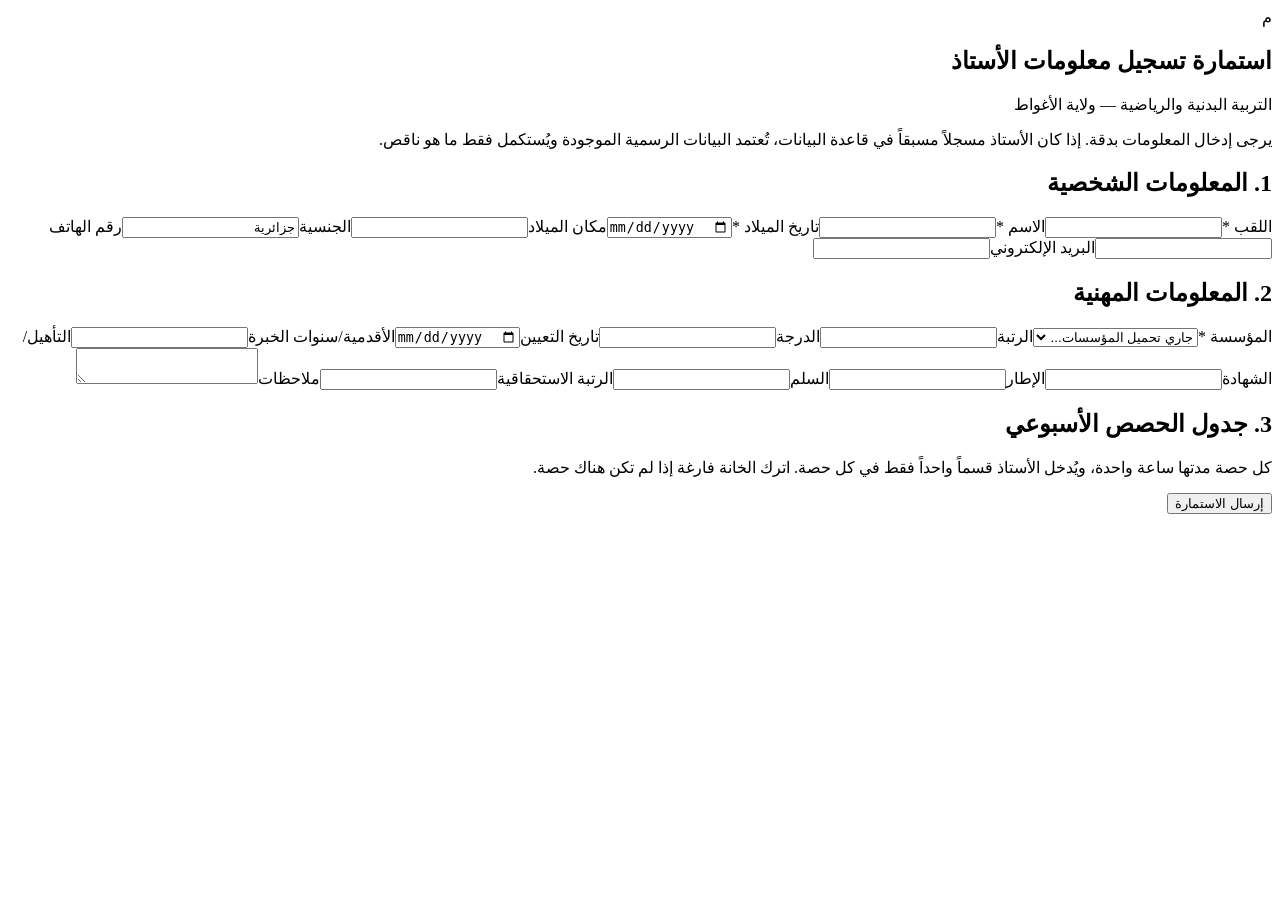
==== teacher-registration.html @ 4e3d1844 "Add public teacher registration form" ====
<!doctype html><html lang="ar" dir="rtl"><head><meta charset="utf-8"><meta name="viewport" content="width=device-width,initial-scale=1"><meta name="theme-color" content="#0f172a"><title>تسجيل معلومات الأستاذ</title><link rel="stylesheet" href="teacher-registration.css?v=1"></head><body><main class="wrap"><section class="card hero"><div class="brand">م</div><h1>استمارة تسجيل معلومات الأستاذ</h1><p>التربية البدنية والرياضية — ولاية الأغواط</p><div class="notice">يرجى إدخال المعلومات بدقة. إذا كان الأستاذ مسجلاً مسبقاً في قاعدة البيانات، تُعتمد البيانات الرسمية الموجودة ويُستكمل فقط ما هو ناقص.</div></section><form id="registrationForm" class="card"><h2>1. المعلومات الشخصية</h2><div class="grid"><label>اللقب *<input id="last_name" name="last_name" required autocomplete="family-name"></label><label>الاسم *<input id="first_name" name="first_name" required autocomplete="given-name"></label><label>تاريخ الميلاد *<input id="birth_date" name="birth_date" type="date" required></label><label>مكان الميلاد<input name="birth_place"></label><label>الجنسية<input name="nationality" value="جزائرية"></label><label>رقم الهاتف<input name="phone" type="tel" inputmode="tel"></label><label>البريد الإلكتروني<input name="email" type="email"></label></div><h2>2. المعلومات المهنية</h2><div class="grid"><label>المؤسسة *<select id="institution_id" name="institution_id" required><option value="">جاري تحميل المؤسسات...</option></select></label><label>الرتبة<input name="rank"></label><label>الدرجة<input name="grade"></label><label>تاريخ التعيين<input name="appointment_date" type="date"></label><label>الأقدمية/سنوات الخبرة<input name="experience_years" type="number" min="0" step="0.1"></label><label>التأهيل/الشهادة<input name="qualification"></label><label>الإطار<input name="framework"></label><label>السلم<input name="scale"></label><label>الرتبة الاستحقاقية<input name="grade_seniority"></label><label class="full">ملاحظات<textarea name="notes"></textarea></label></div><h2>3. جدول الحصص الأسبوعي</h2><p class="help">كل حصة مدتها ساعة واحدة، ويُدخل الأستاذ قسماً واحداً فقط في كل حصة. اترك الخانة فارغة إذا لم تكن هناك حصة.</p><div id="schedule"></div><button class="primary" id="submitBtn" type="submit">إرسال الاستمارة</button><div id="status" role="status"></div></form></main><script src="teacher-registration.js?v=1"></script></body></html>
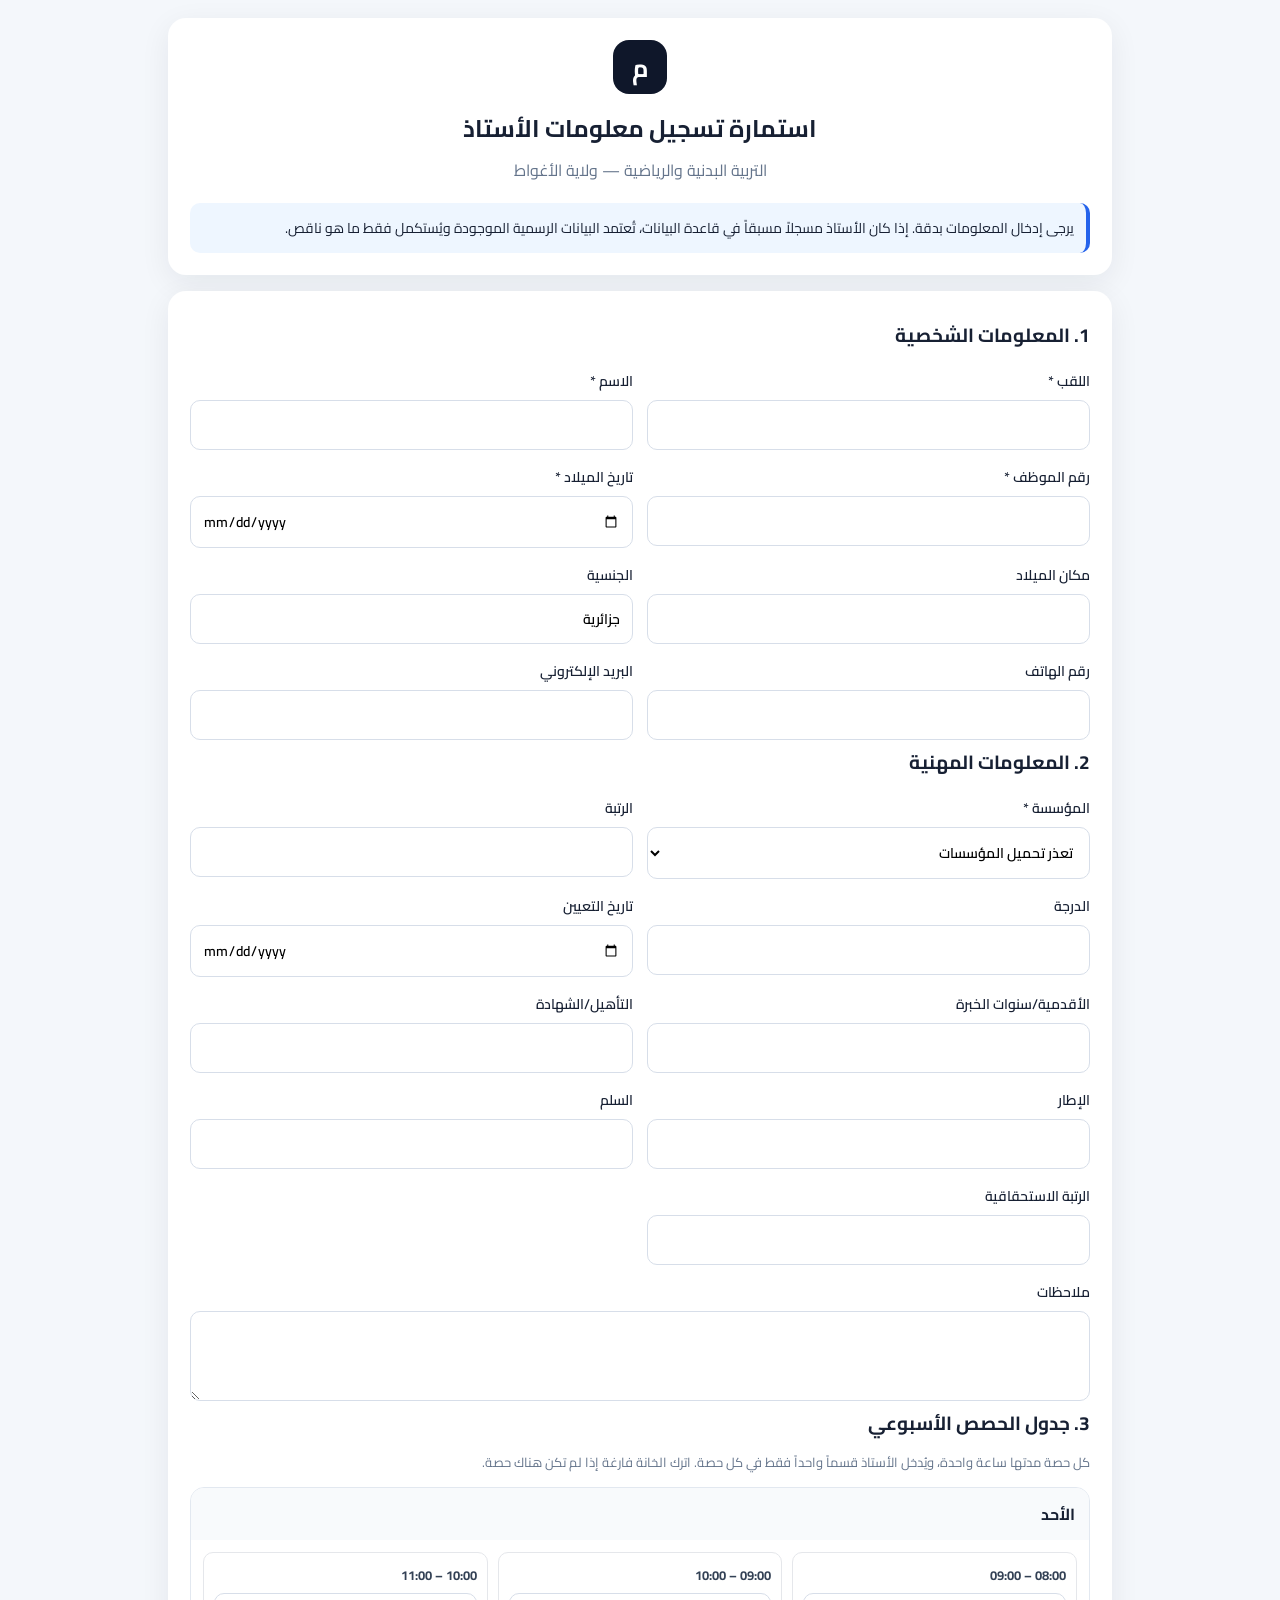
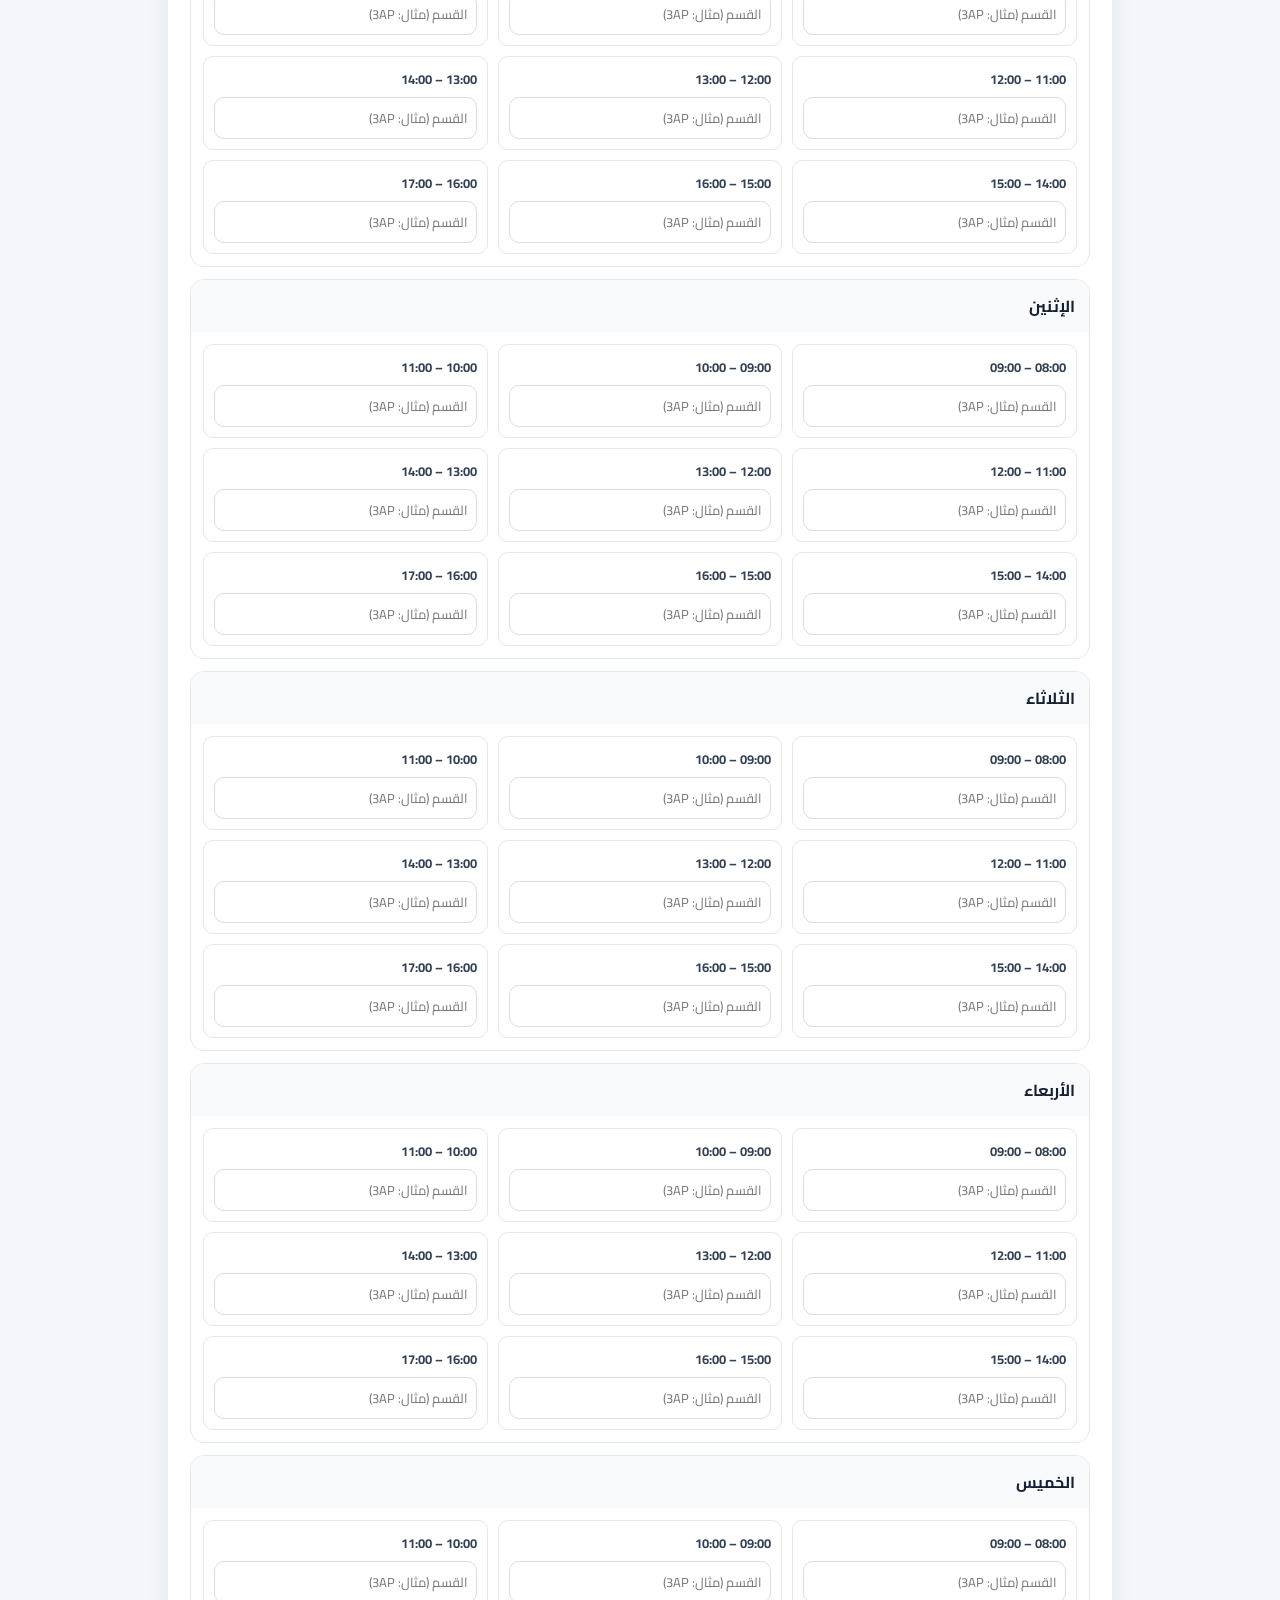
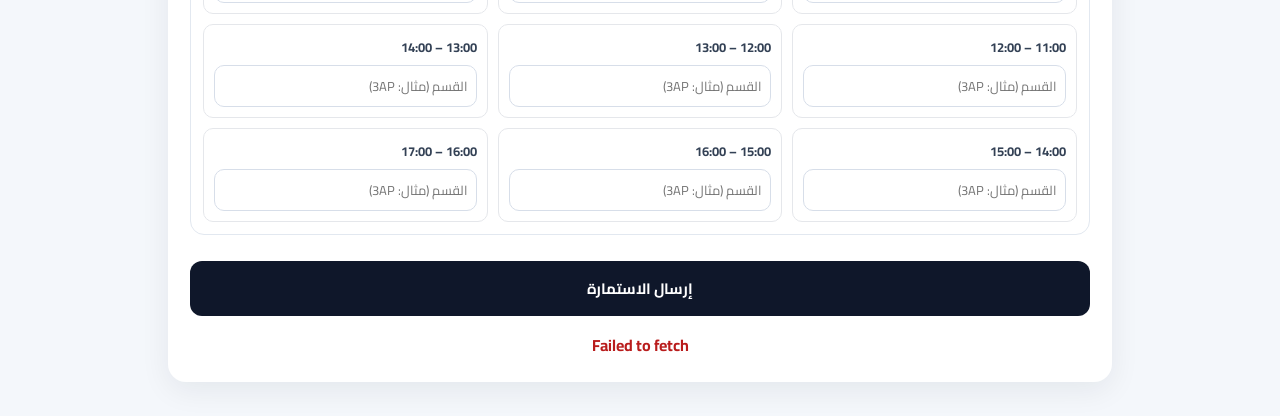
==== commit 817fab75: "Add employee number to teacher registration identity" ====
--- a/teacher-registration.html
+++ b/teacher-registration.html
@@ -1 +1 @@
-<!doctype html><html lang="ar" dir="rtl"><head><meta charset="utf-8"><meta name="viewport" content="width=device-width,initial-scale=1"><meta name="theme-color" content="#0f172a"><title>تسجيل معلومات الأستاذ</title><link rel="stylesheet" href="teacher-registration.css?v=1"></head><body><main class="wrap"><section class="card hero"><div class="brand">م</div><h1>استمارة تسجيل معلومات الأستاذ</h1><p>التربية البدنية والرياضية — ولاية الأغواط</p><div class="notice">يرجى إدخال المعلومات بدقة. إذا كان الأستاذ مسجلاً مسبقاً في قاعدة البيانات، تُعتمد البيانات الرسمية الموجودة ويُستكمل فقط ما هو ناقص.</div></section><form id="registrationForm" class="card"><h2>1. المعلومات الشخصية</h2><div class="grid"><label>اللقب *<input id="last_name" name="last_name" required autocomplete="family-name"></label><label>الاسم *<input id="first_name" name="first_name" required autocomplete="given-name"></label><label>تاريخ الميلاد *<input id="birth_date" name="birth_date" type="date" required></label><label>مكان الميلاد<input name="birth_place"></label><label>الجنسية<input name="nationality" value="جزائرية"></label><label>رقم الهاتف<input name="phone" type="tel" inputmode="tel"></label><label>البريد الإلكتروني<input name="email" type="email"></label></div><h2>2. المعلومات المهنية</h2><div class="grid"><label>المؤسسة *<select id="institution_id" name="institution_id" required><option value="">جاري تحميل المؤسسات...</option></select></label><label>الرتبة<input name="rank"></label><label>الدرجة<input name="grade"></label><label>تاريخ التعيين<input name="appointment_date" type="date"></label><label>الأقدمية/سنوات الخبرة<input name="experience_years" type="number" min="0" step="0.1"></label><label>التأهيل/الشهادة<input name="qualification"></label><label>الإطار<input name="framework"></label><label>السلم<input name="scale"></label><label>الرتبة الاستحقاقية<input name="grade_seniority"></label><label class="full">ملاحظات<textarea name="notes"></textarea></label></div><h2>3. جدول الحصص الأسبوعي</h2><p class="help">كل حصة مدتها ساعة واحدة، ويُدخل الأستاذ قسماً واحداً فقط في كل حصة. اترك الخانة فارغة إذا لم تكن هناك حصة.</p><div id="schedule"></div><button class="primary" id="submitBtn" type="submit">إرسال الاستمارة</button><div id="status" role="status"></div></form></main><script src="teacher-registration.js?v=1"></script></body></html>+<!doctype html><html lang="ar" dir="rtl"><head><meta charset="utf-8"><meta name="viewport" content="width=device-width,initial-scale=1"><meta name="theme-color" content="#0f172a"><title>تسجيل معلومات الأستاذ</title><link rel="stylesheet" href="teacher-registration.css?v=1"></head><body><main class="wrap"><section class="card hero"><div class="brand">م</div><h1>استمارة تسجيل معلومات الأستاذ</h1><p>التربية البدنية والرياضية — ولاية الأغواط</p><div class="notice">يرجى إدخال المعلومات بدقة. إذا كان الأستاذ مسجلاً مسبقاً في قاعدة البيانات، تُعتمد البيانات الرسمية الموجودة ويُستكمل فقط ما هو ناقص.</div></section><form id="registrationForm" class="card"><h2>1. المعلومات الشخصية</h2><div class="grid"><label>اللقب *<input id="last_name" name="last_name" required autocomplete="family-name"></label><label>الاسم *<input id="first_name" name="first_name" required autocomplete="given-name"></label><label>رقم الموظف *<input id="employee_number" name="employee_number" required inputmode="numeric" autocomplete="off"></label><label>تاريخ الميلاد *<input id="birth_date" name="birth_date" type="date" required></label><label>مكان الميلاد<input name="birth_place"></label><label>الجنسية<input name="nationality" value="جزائرية"></label><label>رقم الهاتف<input name="phone" type="tel" inputmode="tel"></label><label>البريد الإلكتروني<input name="email" type="email"></label></div><h2>2. المعلومات المهنية</h2><div class="grid"><label>المؤسسة *<select id="institution_id" name="institution_id" required><option value="">جاري تحميل المؤسسات...</option></select></label><label>الرتبة<input name="rank"></label><label>الدرجة<input name="grade"></label><label>تاريخ التعيين<input name="appointment_date" type="date"></label><label>الأقدمية/سنوات الخبرة<input name="experience_years" type="number" min="0" step="0.1"></label><label>التأهيل/الشهادة<input name="qualification"></label><label>الإطار<input name="framework"></label><label>السلم<input name="scale"></label><label>الرتبة الاستحقاقية<input name="grade_seniority"></label><label class="full">ملاحظات<textarea name="notes"></textarea></label></div><h2>3. جدول الحصص الأسبوعي</h2><p class="help">كل حصة مدتها ساعة واحدة، ويُدخل الأستاذ قسماً واحداً فقط في كل حصة. اترك الخانة فارغة إذا لم تكن هناك حصة.</p><div id="schedule"></div><button class="primary" id="submitBtn" type="submit">إرسال الاستمارة</button><div id="status" role="status"></div></form></main><script src="teacher-registration.js?v=2"></script></body></html>
--- a/teacher-registration.css
+++ b/teacher-registration.css
@@ -0,0 +1 @@
+@import url('https://fonts.googleapis.com/css2?family=Cairo:wght@400;600;700&display=swap');*{box-sizing:border-box}body{margin:0;background:#f4f7fb;color:#172033;font-family:Cairo,Arial,sans-serif}.wrap{max-width:980px;margin:0 auto;padding:18px}.card{background:#fff;border-radius:18px;padding:22px;margin-bottom:16px;box-shadow:0 8px 30px rgba(15,23,42,.07)}.hero{text-align:center}.brand{width:54px;height:54px;margin:auto;border-radius:16px;background:#0f172a;color:#fff;display:grid;place-items:center;font-size:25px;font-weight:700}.hero h1{margin:12px 0 4px}.hero p{margin:0;color:#64748b}.notice{margin-top:18px;background:#eef6ff;border-right:4px solid #2563eb;padding:12px;text-align:right;border-radius:10px;font-size:14px}.grid{display:grid;grid-template-columns:repeat(2,minmax(0,1fr));gap:14px}label{display:flex;flex-direction:column;gap:6px;font-weight:600;font-size:14px}label.full{grid-column:1/-1}input,select,textarea{width:100%;border:1px solid #d7dee9;border-radius:10px;padding:11px 12px;font:inherit;background:#fff;outline:none}input:focus,select:focus,textarea:focus{border-color:#2563eb;box-shadow:0 0 0 3px rgba(37,99,235,.1)}textarea{min-height:90px;resize:vertical}h2{font-size:19px;margin:4px 0 15px}.help{font-size:13px;color:#64748b;margin-top:-6px}.day{border:1px solid #e2e8f0;border-radius:14px;margin:12px 0;overflow:hidden}.day h3{margin:0;padding:11px 14px;background:#f8fafc;font-size:16px}.slots{display:grid;grid-template-columns:repeat(3,minmax(0,1fr));gap:10px;padding:12px}.slot{border:1px solid #e5e7eb;border-radius:10px;padding:10px;background:#fff}.slot .time{font-size:13px;font-weight:700;color:#334155;margin-bottom:6px}.slot input{padding:8px;font-size:13px}.primary{width:100%;border:0;border-radius:12px;background:#0f172a;color:#fff;padding:13px;font:700 15px Cairo,sans-serif;cursor:pointer;margin-top:14px}.primary:disabled{opacity:.6;cursor:wait}#status{margin-top:14px;text-align:center;font-weight:700}.ok{color:#15803d}.err{color:#b91c1c}.result{background:#ecfdf5;border:1px solid #bbf7d0;border-radius:12px;padding:16px;text-align:center}.result strong{font-size:22px;display:block;margin-top:6px}@media(max-width:700px){.wrap{padding:10px}.card{padding:16px;border-radius:14px}.grid{grid-template-columns:1fr}.slots{grid-template-columns:1fr 1fr}.hero h1{font-size:22px}}@media(max-width:420px){.slots{grid-template-columns:1fr}}
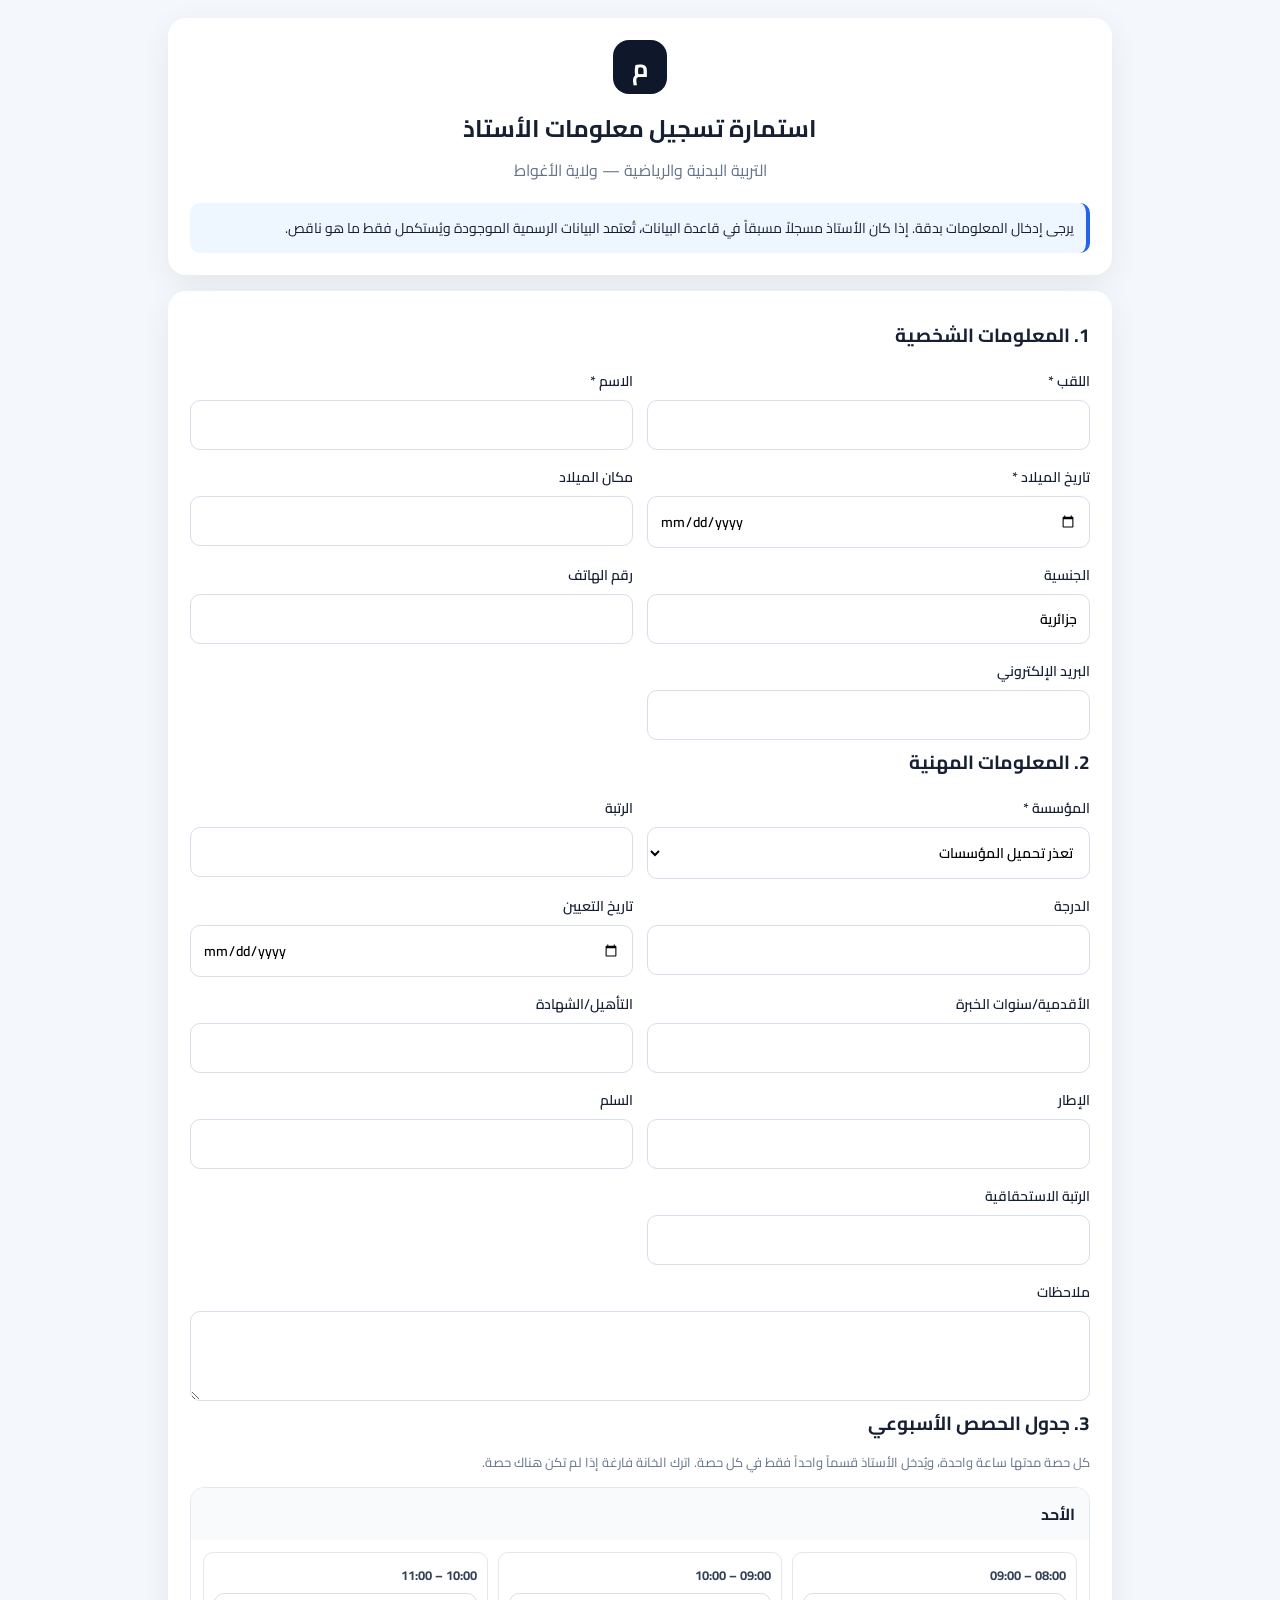
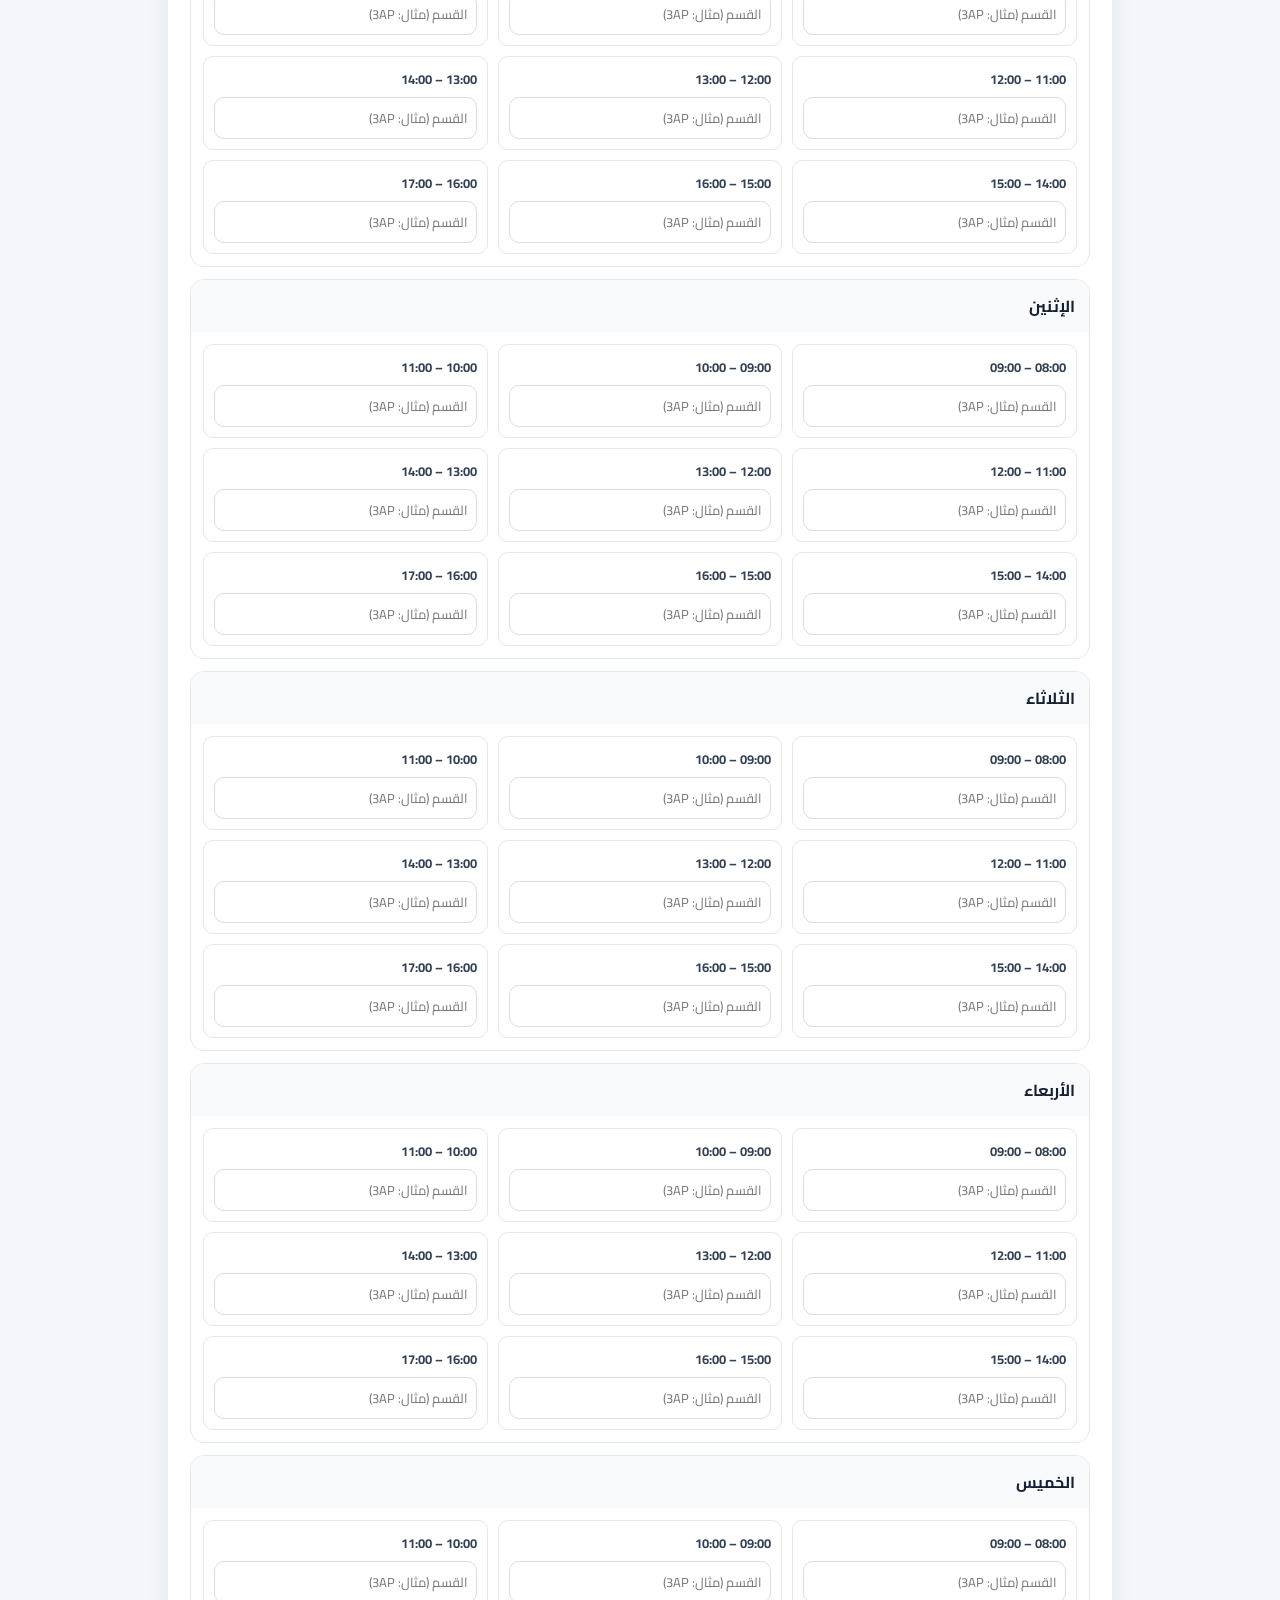
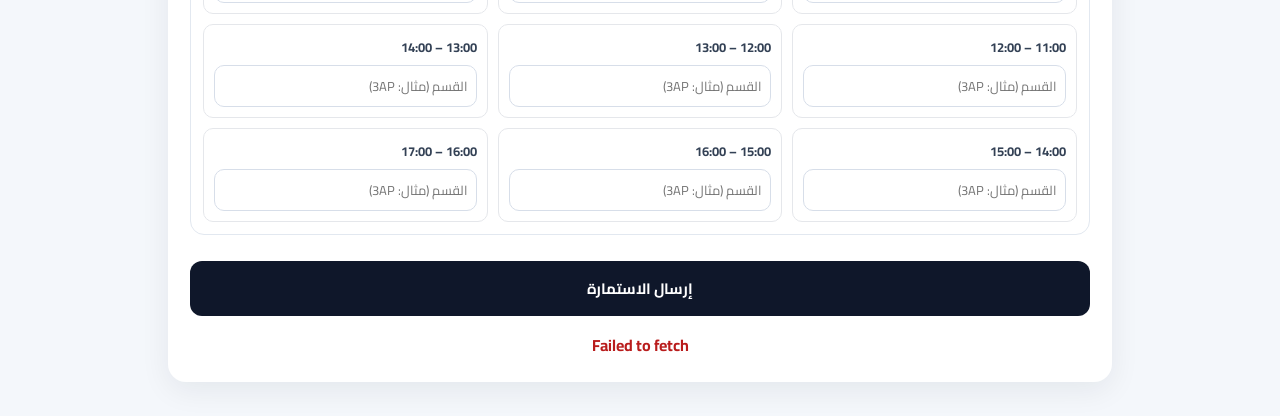
==== commit c7877ca7: "Remove employee number from teacher registration form" ====
--- a/teacher-registration.html
+++ b/teacher-registration.html
@@ -1 +1 @@
-<!doctype html><html lang="ar" dir="rtl"><head><meta charset="utf-8"><meta name="viewport" content="width=device-width,initial-scale=1"><meta name="theme-color" content="#0f172a"><title>تسجيل معلومات الأستاذ</title><link rel="stylesheet" href="teacher-registration.css?v=1"></head><body><main class="wrap"><section class="card hero"><div class="brand">م</div><h1>استمارة تسجيل معلومات الأستاذ</h1><p>التربية البدنية والرياضية — ولاية الأغواط</p><div class="notice">يرجى إدخال المعلومات بدقة. إذا كان الأستاذ مسجلاً مسبقاً في قاعدة البيانات، تُعتمد البيانات الرسمية الموجودة ويُستكمل فقط ما هو ناقص.</div></section><form id="registrationForm" class="card"><h2>1. المعلومات الشخصية</h2><div class="grid"><label>اللقب *<input id="last_name" name="last_name" required autocomplete="family-name"></label><label>الاسم *<input id="first_name" name="first_name" required autocomplete="given-name"></label><label>رقم الموظف *<input id="employee_number" name="employee_number" required inputmode="numeric" autocomplete="off"></label><label>تاريخ الميلاد *<input id="birth_date" name="birth_date" type="date" required></label><label>مكان الميلاد<input name="birth_place"></label><label>الجنسية<input name="nationality" value="جزائرية"></label><label>رقم الهاتف<input name="phone" type="tel" inputmode="tel"></label><label>البريد الإلكتروني<input name="email" type="email"></label></div><h2>2. المعلومات المهنية</h2><div class="grid"><label>المؤسسة *<select id="institution_id" name="institution_id" required><option value="">جاري تحميل المؤسسات...</option></select></label><label>الرتبة<input name="rank"></label><label>الدرجة<input name="grade"></label><label>تاريخ التعيين<input name="appointment_date" type="date"></label><label>الأقدمية/سنوات الخبرة<input name="experience_years" type="number" min="0" step="0.1"></label><label>التأهيل/الشهادة<input name="qualification"></label><label>الإطار<input name="framework"></label><label>السلم<input name="scale"></label><label>الرتبة الاستحقاقية<input name="grade_seniority"></label><label class="full">ملاحظات<textarea name="notes"></textarea></label></div><h2>3. جدول الحصص الأسبوعي</h2><p class="help">كل حصة مدتها ساعة واحدة، ويُدخل الأستاذ قسماً واحداً فقط في كل حصة. اترك الخانة فارغة إذا لم تكن هناك حصة.</p><div id="schedule"></div><button class="primary" id="submitBtn" type="submit">إرسال الاستمارة</button><div id="status" role="status"></div></form></main><script src="teacher-registration.js?v=2"></script></body></html>+<!doctype html><html lang="ar" dir="rtl"><head><meta charset="utf-8"><meta name="viewport" content="width=device-width,initial-scale=1"><meta name="theme-color" content="#0f172a"><title>تسجيل معلومات الأستاذ</title><link rel="stylesheet" href="teacher-registration.css?v=2"></head><body><main class="wrap"><section class="card hero"><div class="brand">م</div><h1>استمارة تسجيل معلومات الأستاذ</h1><p>التربية البدنية والرياضية — ولاية الأغواط</p><div class="notice">يرجى إدخال المعلومات بدقة. إذا كان الأستاذ مسجلاً مسبقاً في قاعدة البيانات، تُعتمد البيانات الرسمية الموجودة ويُستكمل فقط ما هو ناقص.</div></section><form id="registrationForm" class="card"><h2>1. المعلومات الشخصية</h2><div class="grid"><label>اللقب *<input id="last_name" name="last_name" required autocomplete="family-name"></label><label>الاسم *<input id="first_name" name="first_name" required autocomplete="given-name"></label><label>تاريخ الميلاد *<input id="birth_date" name="birth_date" type="date" required></label><label>مكان الميلاد<input name="birth_place"></label><label>الجنسية<input name="nationality" value="جزائرية"></label><label>رقم الهاتف<input name="phone" type="tel" inputmode="tel"></label><label>البريد الإلكتروني<input name="email" type="email"></label></div><h2>2. المعلومات المهنية</h2><div class="grid"><label>المؤسسة *<select id="institution_id" name="institution_id" required><option value="">جاري تحميل المؤسسات...</option></select></label><label>الرتبة<input name="rank"></label><label>الدرجة<input name="grade"></label><label>تاريخ التعيين<input name="appointment_date" type="date"></label><label>الأقدمية/سنوات الخبرة<input name="experience_years" type="number" min="0" step="0.1"></label><label>التأهيل/الشهادة<input name="qualification"></label><label>الإطار<input name="framework"></label><label>السلم<input name="scale"></label><label>الرتبة الاستحقاقية<input name="grade_seniority"></label><label class="full">ملاحظات<textarea name="notes"></textarea></label></div><h2>3. جدول الحصص الأسبوعي</h2><p class="help">كل حصة مدتها ساعة واحدة، ويُدخل الأستاذ قسماً واحداً فقط في كل حصة. اترك الخانة فارغة إذا لم تكن هناك حصة.</p><div id="schedule"></div><button class="primary" id="submitBtn" type="submit">إرسال الاستمارة</button><div id="status" role="status"></div></form></main><script src="teacher-registration.js?v=3"></script></body></html>
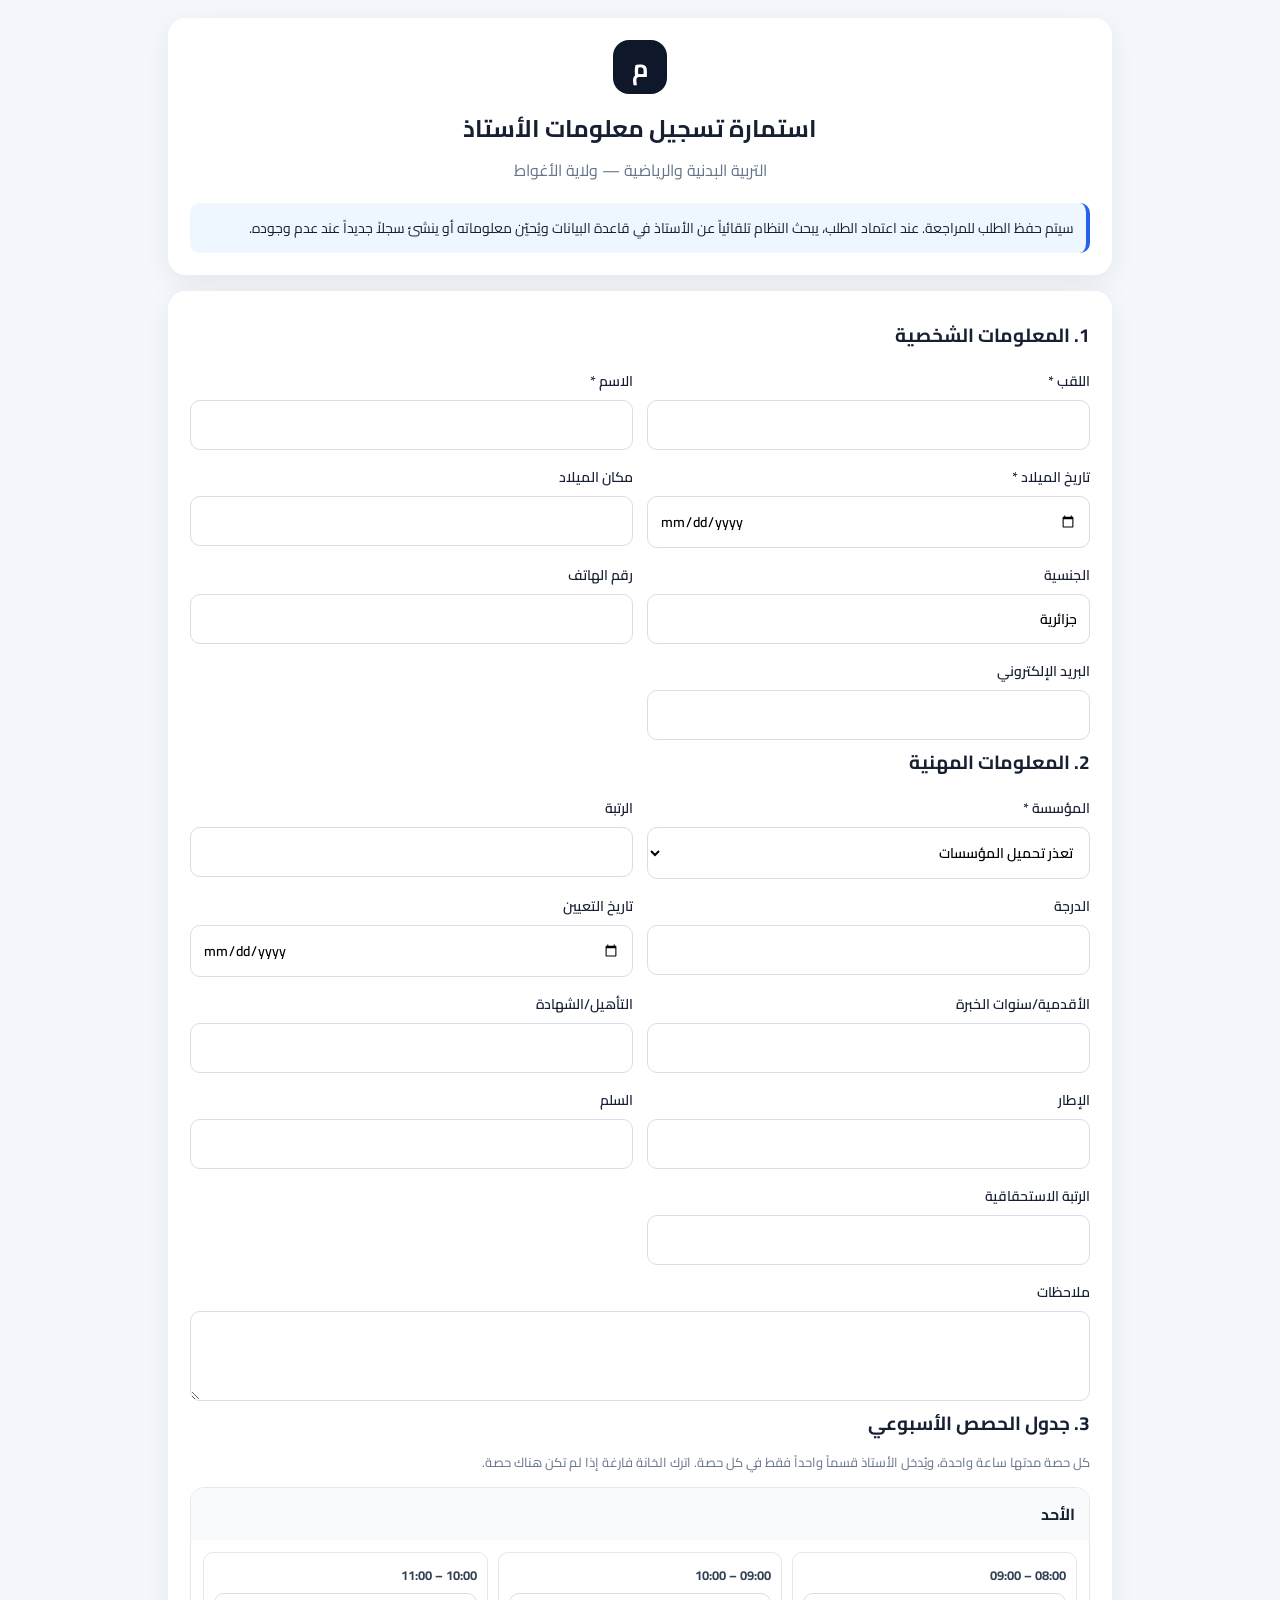
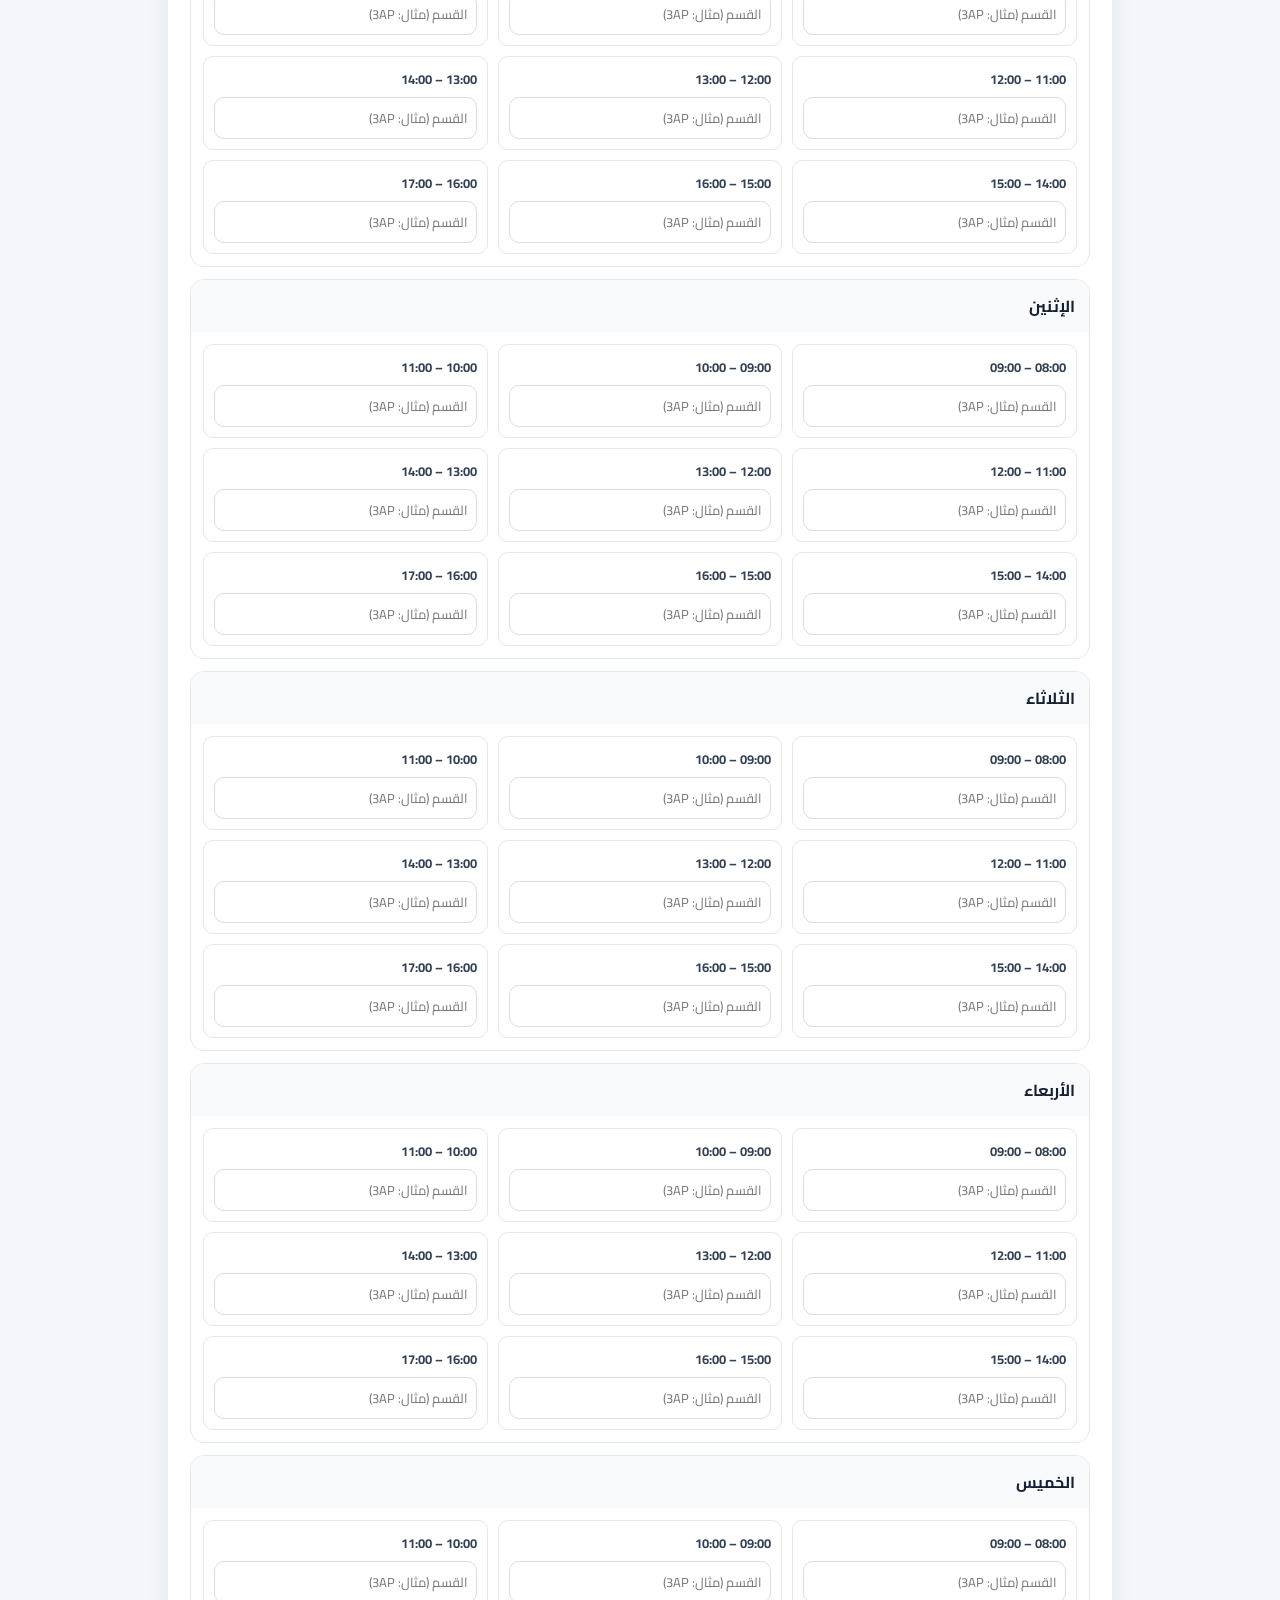
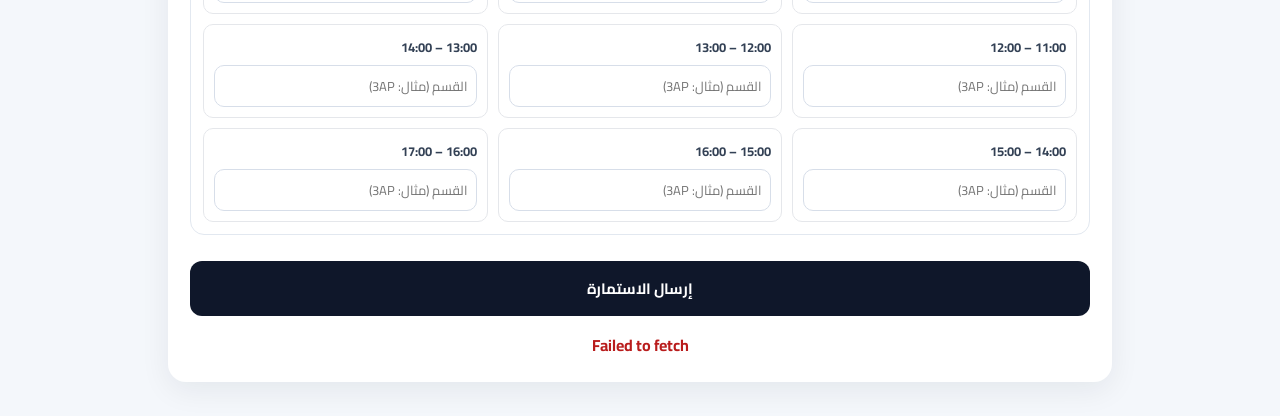
==== commit 75197d9b: "Clarify registration approval workflow" ====
--- a/teacher-registration.html
+++ b/teacher-registration.html
@@ -1 +1 @@
-<!doctype html><html lang="ar" dir="rtl"><head><meta charset="utf-8"><meta name="viewport" content="width=device-width,initial-scale=1"><meta name="theme-color" content="#0f172a"><title>تسجيل معلومات الأستاذ</title><link rel="stylesheet" href="teacher-registration.css?v=2"></head><body><main class="wrap"><section class="card hero"><div class="brand">م</div><h1>استمارة تسجيل معلومات الأستاذ</h1><p>التربية البدنية والرياضية — ولاية الأغواط</p><div class="notice">يرجى إدخال المعلومات بدقة. إذا كان الأستاذ مسجلاً مسبقاً في قاعدة البيانات، تُعتمد البيانات الرسمية الموجودة ويُستكمل فقط ما هو ناقص.</div></section><form id="registrationForm" class="card"><h2>1. المعلومات الشخصية</h2><div class="grid"><label>اللقب *<input id="last_name" name="last_name" required autocomplete="family-name"></label><label>الاسم *<input id="first_name" name="first_name" required autocomplete="given-name"></label><label>تاريخ الميلاد *<input id="birth_date" name="birth_date" type="date" required></label><label>مكان الميلاد<input name="birth_place"></label><label>الجنسية<input name="nationality" value="جزائرية"></label><label>رقم الهاتف<input name="phone" type="tel" inputmode="tel"></label><label>البريد الإلكتروني<input name="email" type="email"></label></div><h2>2. المعلومات المهنية</h2><div class="grid"><label>المؤسسة *<select id="institution_id" name="institution_id" required><option value="">جاري تحميل المؤسسات...</option></select></label><label>الرتبة<input name="rank"></label><label>الدرجة<input name="grade"></label><label>تاريخ التعيين<input name="appointment_date" type="date"></label><label>الأقدمية/سنوات الخبرة<input name="experience_years" type="number" min="0" step="0.1"></label><label>التأهيل/الشهادة<input name="qualification"></label><label>الإطار<input name="framework"></label><label>السلم<input name="scale"></label><label>الرتبة الاستحقاقية<input name="grade_seniority"></label><label class="full">ملاحظات<textarea name="notes"></textarea></label></div><h2>3. جدول الحصص الأسبوعي</h2><p class="help">كل حصة مدتها ساعة واحدة، ويُدخل الأستاذ قسماً واحداً فقط في كل حصة. اترك الخانة فارغة إذا لم تكن هناك حصة.</p><div id="schedule"></div><button class="primary" id="submitBtn" type="submit">إرسال الاستمارة</button><div id="status" role="status"></div></form></main><script src="teacher-registration.js?v=3"></script></body></html>+<!doctype html><html lang="ar" dir="rtl"><head><meta charset="utf-8"><meta name="viewport" content="width=device-width,initial-scale=1"><meta name="theme-color" content="#0f172a"><title>تسجيل معلومات الأستاذ</title><link rel="stylesheet" href="teacher-registration.css?v=2"></head><body><main class="wrap"><section class="card hero"><div class="brand">م</div><h1>استمارة تسجيل معلومات الأستاذ</h1><p>التربية البدنية والرياضية — ولاية الأغواط</p><div class="notice">سيتم حفظ الطلب للمراجعة. عند اعتماد الطلب، يبحث النظام تلقائياً عن الأستاذ في قاعدة البيانات ويُحيّن معلوماته أو ينشئ سجلاً جديداً عند عدم وجوده.</div></section><form id="registrationForm" class="card"><h2>1. المعلومات الشخصية</h2><div class="grid"><label>اللقب *<input id="last_name" name="last_name" required autocomplete="family-name"></label><label>الاسم *<input id="first_name" name="first_name" required autocomplete="given-name"></label><label>تاريخ الميلاد *<input id="birth_date" name="birth_date" type="date" required></label><label>مكان الميلاد<input name="birth_place"></label><label>الجنسية<input name="nationality" value="جزائرية"></label><label>رقم الهاتف<input name="phone" type="tel" inputmode="tel"></label><label>البريد الإلكتروني<input name="email" type="email"></label></div><h2>2. المعلومات المهنية</h2><div class="grid"><label>المؤسسة *<select id="institution_id" name="institution_id" required><option value="">جاري تحميل المؤسسات...</option></select></label><label>الرتبة<input name="rank"></label><label>الدرجة<input name="grade"></label><label>تاريخ التعيين<input name="appointment_date" type="date"></label><label>الأقدمية/سنوات الخبرة<input name="experience_years" type="number" min="0" step="0.1"></label><label>التأهيل/الشهادة<input name="qualification"></label><label>الإطار<input name="framework"></label><label>السلم<input name="scale"></label><label>الرتبة الاستحقاقية<input name="grade_seniority"></label><label class="full">ملاحظات<textarea name="notes"></textarea></label></div><h2>3. جدول الحصص الأسبوعي</h2><p class="help">كل حصة مدتها ساعة واحدة، ويُدخل الأستاذ قسماً واحداً فقط في كل حصة. اترك الخانة فارغة إذا لم تكن هناك حصة.</p><div id="schedule"></div><button class="primary" id="submitBtn" type="submit">إرسال الاستمارة</button><div id="status" role="status"></div></form></main><script src="teacher-registration.js?v=5"></script></body></html>
